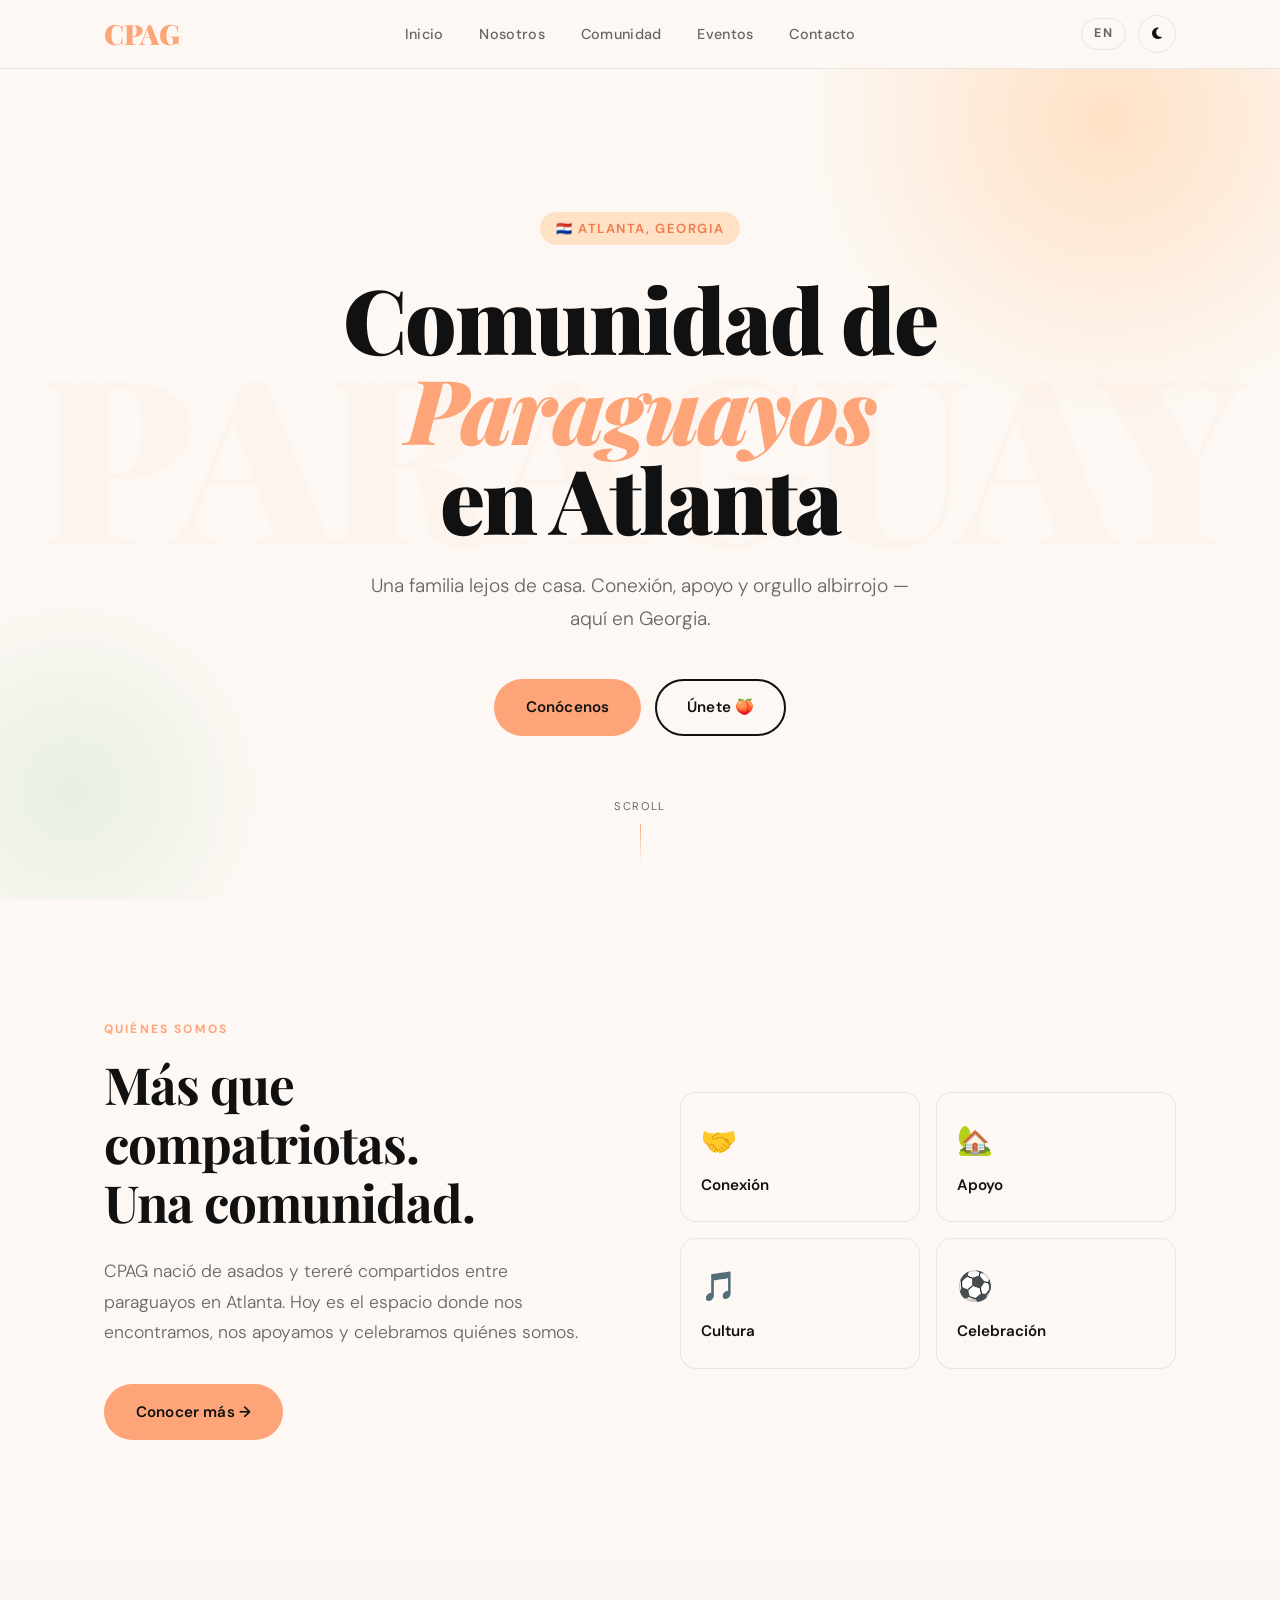
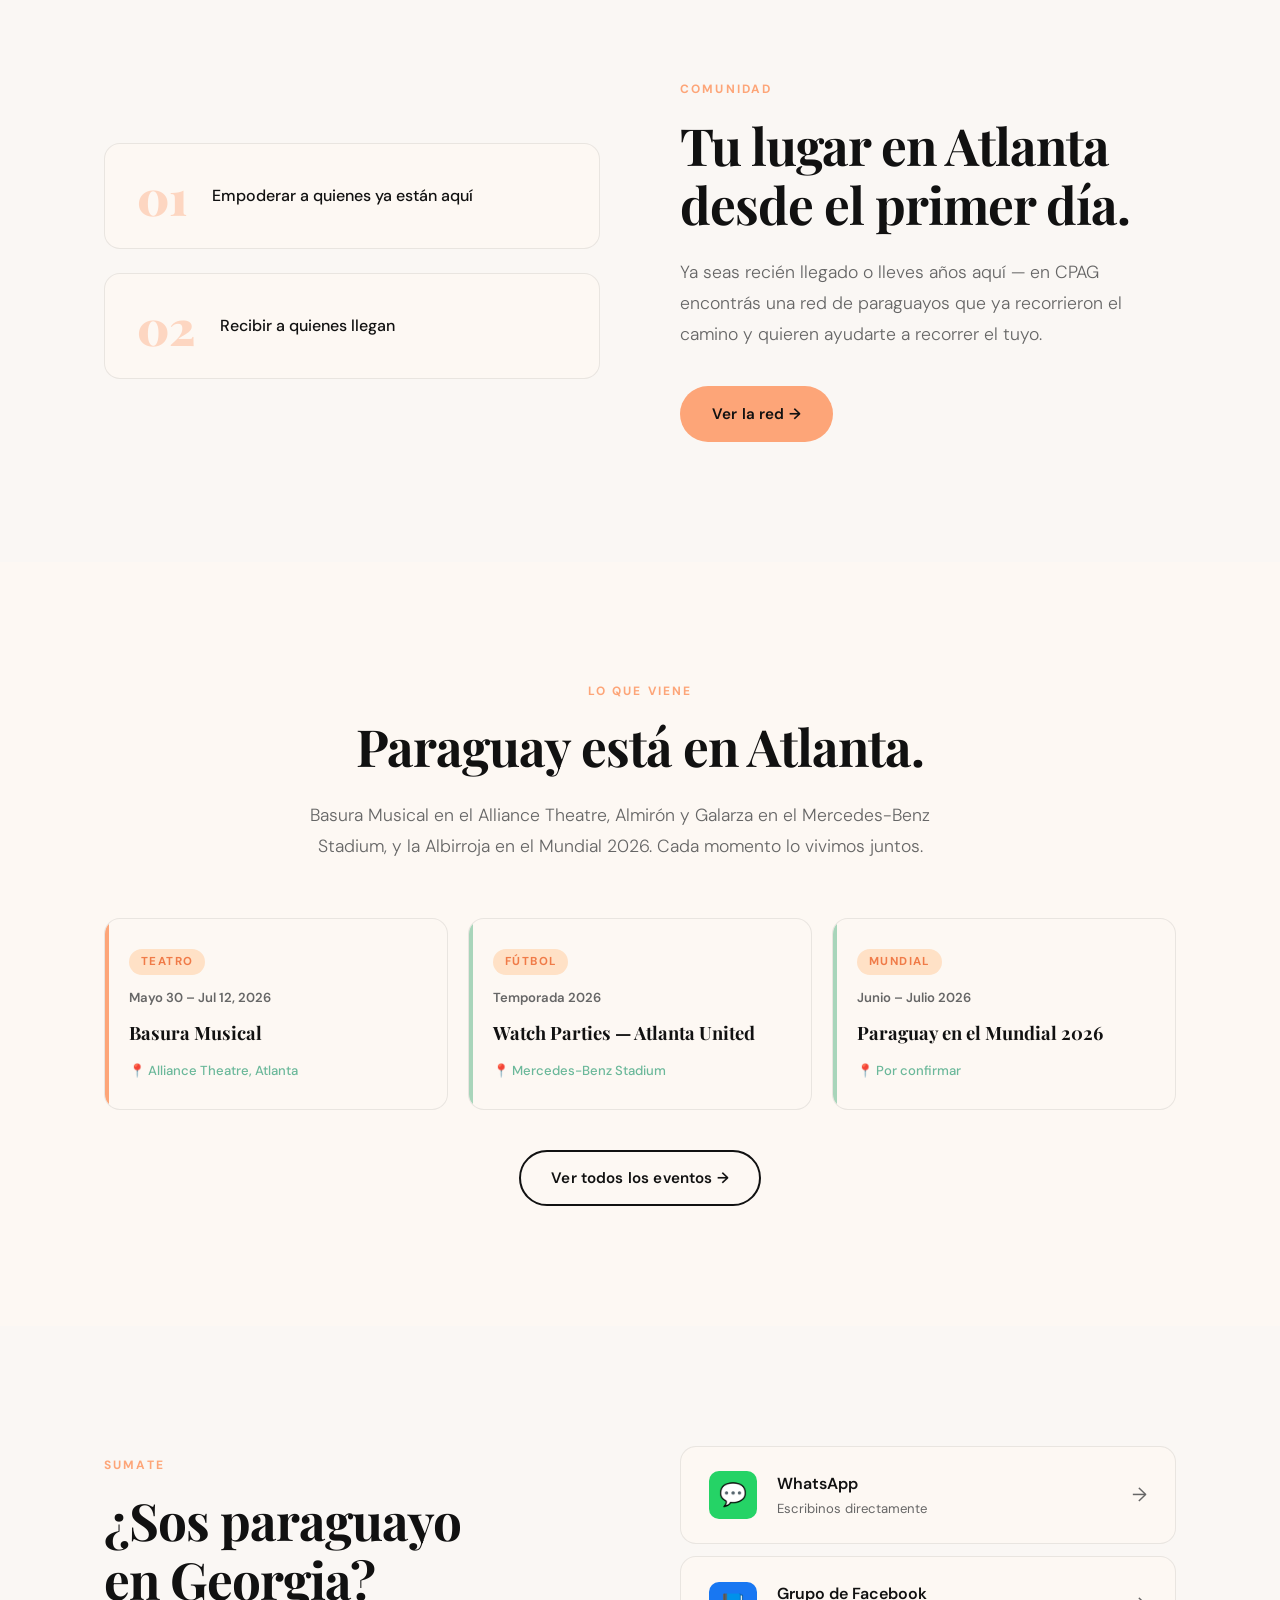
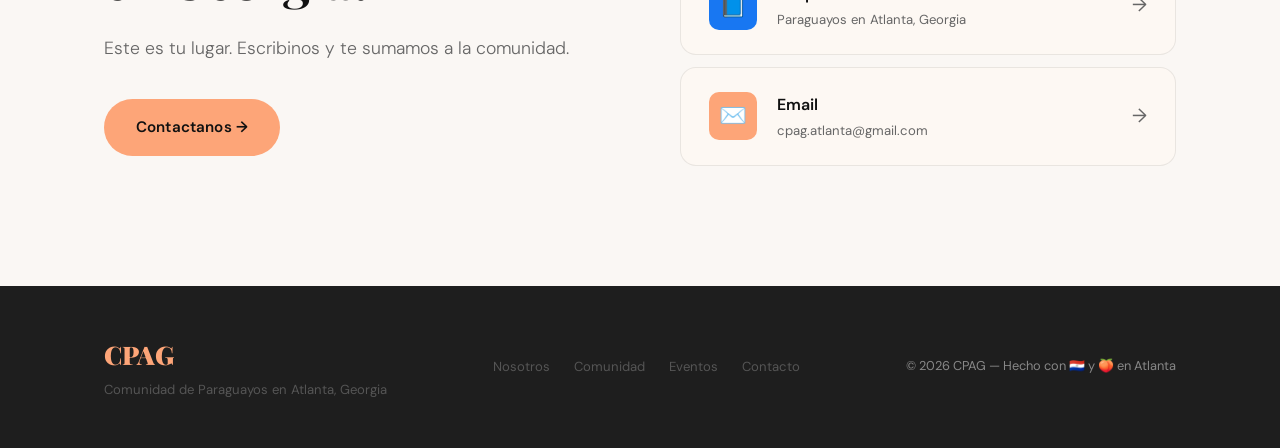
==== index.html @ 31353551 "CPAG multipage site — initial commit" ====
<!DOCTYPE html>
<html lang="es" data-theme="light">
<head>
  <meta charset="UTF-8" />
  <meta name="viewport" content="width=device-width, initial-scale=1.0" />
  <title>CPAG — Comunidad de Paraguayos en Atlanta, Georgia</title>
  <link rel="preconnect" href="https://fonts.googleapis.com" />
  <link rel="preconnect" href="https://fonts.gstatic.com" crossorigin />
  <link href="https://fonts.googleapis.com/css2?family=Playfair+Display:ital,wght@0,700;0,900;1,700&family=DM+Sans:wght@300;400;500;600&display=swap" rel="stylesheet" />
  <link rel="stylesheet" href="styles/styles.css" />
  <link rel="stylesheet" href="https://cdnjs.cloudflare.com/ajax/libs/font-awesome/6.5.0/css/all.min.css" />
</head>
<body>

  <!-- ═══ NAVBAR ═══ -->
  <nav class="navbar" id="navbar">
    <div class="nav-inner">
      <a href="index.html" class="nav-logo">CPAG</a>
      <ul class="nav-links" id="navLinks">
        <li><a href="index.html">Inicio</a></li>
        <li><a href="aboutes.html">Nosotros</a></li>
        <li><a href="communityes.html">Comunidad</a></li>
        <li><a href="eventses.html">Eventos</a></li>
        <li><a href="contact.html">Contacto</a></li>
      </ul>
      <div class="nav-actions">
        <a href="index-en.html" class="lang-toggle" aria-label="Switch to English">EN</a>
        <button id="themeBtn" class="theme-toggle-btn" aria-label="Toggle dark mode">
          <i class="theme-icon fas fa-moon"></i>
        </button>
        <button class="burger" id="burger" aria-label="Menu">
          <span></span><span></span><span></span>
        </button>
      </div>
    </div>
    <!-- Mobile menu -->
    <div class="mobile-menu" id="mobileMenu">
      <a href="index.html" class="mobile-link">Inicio</a>
      <a href="aboutes.html" class="mobile-link">Nosotros</a>
      <a href="communityes.html" class="mobile-link">Comunidad</a>
      <a href="eventses.html" class="mobile-link">Eventos</a>
      <a href="contact.html" class="mobile-link">Contacto</a>
      <a href="index-en.html" class="mobile-link lang-mobile">🌐 English</a>
    </div>
  </nav>

  <!-- ═══ HERO ═══ -->
  <section id="home" class="hero">
    <div class="hero-bg-text">PARAGUAY</div>
    <div class="hero-content">
      <div class="hero-badge">🇵🇾 Atlanta, Georgia</div>
      <h1 class="hero-title">
        Comunidad de<br />
        <em>Paraguayos</em><br />
        en Atlanta
      </h1>
      <p class="hero-sub">
        Una familia lejos de casa. Conexión, apoyo y orgullo albirrojo — aquí en Georgia.
      </p>
      <div class="hero-actions">
        <a href="nosotros.html" class="btn btn-primary">Conócenos</a>
        <a href="contacto.html" class="btn btn-outline">Únete 🍑</a>
      </div>
    </div>
    <div class="hero-scroll-hint">
      <span>Scroll</span>
      <div class="scroll-line"></div>
    </div>
  </section>

  <!-- ═══ TEASER — NOSOTROS ═══ -->
  <section class="section teaser-section" id="teaser-nosotros">
    <div class="container teaser-grid">
      <div class="teaser-text" data-anim>
        <div class="section-label">Quiénes Somos</div>
        <h2 class="section-title">Más que compatriotas.<br />Una comunidad.</h2>
        <p class="section-lead">
          CPAG nació de asados y tereré compartidos entre paraguayos en Atlanta.
          Hoy es el espacio donde nos encontramos, nos apoyamos y celebramos quiénes somos.
        </p>
        <a href="nosotros.html" class="btn btn-primary">Conocer más →</a>
      </div>
      <div class="teaser-pillars" data-anim>
        <div class="teaser-pillar">
          <span class="teaser-pillar-icon">🤝</span>
          <span>Conexión</span>
        </div>
        <div class="teaser-pillar">
          <span class="teaser-pillar-icon">🏡</span>
          <span>Apoyo</span>
        </div>
        <div class="teaser-pillar">
          <span class="teaser-pillar-icon">🎵</span>
          <span>Cultura</span>
        </div>
        <div class="teaser-pillar">
          <span class="teaser-pillar-icon">⚽</span>
          <span>Celebración</span>
        </div>
      </div>
    </div>
  </section>

  <!-- ═══ TEASER — COMUNIDAD ═══ -->
  <section class="section teaser-section teaser-alt" id="teaser-comunidad">
    <div class="container teaser-grid teaser-grid-reverse">
      <div class="teaser-text" data-anim>
        <div class="section-label">Comunidad</div>
        <h2 class="section-title">Tu lugar en Atlanta<br />desde el primer día.</h2>
        <p class="section-lead">
          Ya seas recién llegado o lleves años aquí — en CPAG encontrás una red de
          paraguayos que ya recorrieron el camino y quieren ayudarte a recorrer el tuyo.
        </p>
        <a href="comunidad.html" class="btn btn-primary">Ver la red →</a>
      </div>
      <div class="teaser-numbers" data-anim>
        <div class="teaser-number-item">
          <span class="teaser-big-num">01</span>
          <span class="teaser-num-label">Empoderar a quienes ya están aquí</span>
        </div>
        <div class="teaser-number-item">
          <span class="teaser-big-num">02</span>
          <span class="teaser-num-label">Recibir a quienes llegan</span>
        </div>
      </div>
    </div>
  </section>

  <!-- ═══ TEASER — EVENTOS ═══ -->
  <section class="section teaser-section" id="teaser-eventos">
    <div class="container">
      <div class="teaser-header" data-anim>
        <div class="section-label">Lo que viene</div>
        <h2 class="section-title">Paraguay está en Atlanta.</h2>
        <p class="section-lead">
          Basura Musical en el Alliance Theatre, Almirón y Galarza en el Mercedes-Benz Stadium,
          y la Albirroja en el Mundial 2026. Cada momento lo vivimos juntos.
        </p>
      </div>
      <div class="teaser-events" data-anim>
        <div class="teaser-event-card featured">
          <div class="event-tag">Teatro</div>
          <div class="event-date">Mayo 30 – Jul 12, 2026</div>
          <h3>Basura Musical</h3>
          <div class="event-venue">📍 Alliance Theatre, Atlanta</div>
        </div>
        <div class="teaser-event-card">
          <div class="event-tag">Fútbol</div>
          <div class="event-date">Temporada 2026</div>
          <h3>Watch Parties — Atlanta United</h3>
          <div class="event-venue">📍 Mercedes-Benz Stadium</div>
        </div>
        <div class="teaser-event-card">
          <div class="event-tag">Mundial</div>
          <div class="event-date">Junio – Julio 2026</div>
          <h3>Paraguay en el Mundial 2026</h3>
          <div class="event-venue">📍 Por confirmar</div>
        </div>
      </div>
      <div class="teaser-cta" data-anim>
        <a href="eventos.html" class="btn btn-outline">Ver todos los eventos →</a>
      </div>
    </div>
  </section>

  <!-- ═══ TEASER — CONTACTO ═══ -->
  <section class="section teaser-section teaser-contact" id="teaser-contacto">
    <div class="container teaser-contact-inner" data-anim>
      <div class="teaser-contact-text">
        <div class="section-label">Sumate</div>
        <h2 class="section-title">¿Sos paraguayo<br />en Georgia?</h2>
        <p class="section-lead">
          Este es tu lugar. Escribinos y te sumamos a la comunidad.
        </p>
        <a href="contacto.html" class="btn btn-primary">Contactanos →</a>
      </div>
      <div class="teaser-contact-cards">
        <a href="https://wa.me/YOURNUMBER" target="_blank" class="contact-card" data-anim>
          <div class="contact-icon" style="background: #25D366;">💬</div>
          <div>
            <h4>WhatsApp</h4>
            <p>Escribinos directamente</p>
          </div>
          <span class="contact-arrow">→</span>
        </a>
        <a href="https://www.facebook.com/groups/paraguayosresidentesenatlantageorgia" target="_blank" class="contact-card" data-anim>
          <div class="contact-icon" style="background: #1877F2;">📘</div>
          <div>
            <h4>Grupo de Facebook</h4>
            <p>Paraguayos en Atlanta, Georgia</p>
          </div>
          <span class="contact-arrow">→</span>
        </a>
        <a href="mailto:cpag.atlanta@gmail.com" class="contact-card" data-anim>
          <div class="contact-icon" style="background: var(--peach);">✉️</div>
          <div>
            <h4>Email</h4>
            <p>cpag.atlanta@gmail.com</p>
          </div>
          <span class="contact-arrow">→</span>
        </a>
      </div>
    </div>
  </section>

  <!-- ═══ FOOTER ═══ -->
  <footer class="footer">
    <div class="container footer-inner">
      <div class="footer-brand">
        <span class="footer-logo">CPAG</span>
        <p>Comunidad de Paraguayos en Atlanta, Georgia</p>
      </div>
      <div class="footer-nav">
        <a href="nosotros.html">Nosotros</a>
        <a href="comunidad.html">Comunidad</a>
        <a href="eventos.html">Eventos</a>
        <a href="contacto.html">Contacto</a>
      </div>
      <div class="footer-copy">
        <p>© 2026 CPAG — Hecho con 🇵🇾 y 🍑 en Atlanta</p>
      </div>
    </div>
  </footer>

  <script src="js/script.js"></script>
</body>
</html>
---- styles/styles.css ----
/* ═══════════════════════════════════════════════
   CPAG — Comunidad de Paraguayos en Atlanta, GA
   styles.css
   ═══════════════════════════════════════════════ */

/* ── Variables ── */
:root {
  --peach-light: #ffe1c6;
  --peach:       #fda578;
  --peach-dark:  #f07b48;
  --green:       #a8d5ba;
  --green-dark:  #6bb89a;
  --black:       #111111;
  --off-black:   #1e1e1e;
  --gray:        #555555;
  --gray-light:  #888888;
  --white:       #fdf8f3;
  --bg:          #fdf8f3;
  --bg-alt:      #faf7f4;
  --surface:     #fdf8f3;
  --text:        #111111;
  --text-muted:  #666666;
  --border:      rgba(0,0,0,0.08);
  --shadow:      0 4px 24px rgba(0,0,0,0.07);
  --shadow-lg:   0 12px 48px rgba(0,0,0,0.12);
  --radius:      16px;
  --radius-sm:   10px;
  --nav-h:       68px;
  --transition:  0.3s cubic-bezier(0.4, 0, 0.2, 1);
}

[data-theme="dark"] {
  --bg:         #0f0f0f;
  --bg-alt:     #161616;
  --surface:    #1a1a1a;
  --text:       #f0ede8;
  --text-muted: #999999;
  --border:     rgba(255,255,255,0.08);
  --shadow:     0 4px 24px rgba(0,0,0,0.3);
  --shadow-lg:  0 12px 48px rgba(0,0,0,0.5);
  --peach-light: #2a1a0f;
}

/* ── Reset ── */
*, *::before, *::after { margin: 0; padding: 0; box-sizing: border-box; }

html {
  scroll-behavior: smooth;
  font-size: 16px;
}

body {
  font-family: 'DM Sans', sans-serif;
  background: var(--bg);
  color: var(--text);
  line-height: 1.6;
  transition: background var(--transition), color var(--transition);
  overflow-x: hidden;
}

img { display: block; max-width: 100%; }

a { text-decoration: none; color: inherit; }

/* ── Container ── */
.container {
  max-width: 1120px;
  margin: 0 auto;
  padding: 0 24px;
}

/* ═══ NAVBAR ═══ */
.navbar {
  position: fixed;
  top: 0; left: 0; right: 0;
  z-index: 1000;
  background: var(--bg);
  border-bottom: 1px solid var(--border);
  transition: all var(--transition);
  backdrop-filter: blur(12px);
  -webkit-backdrop-filter: blur(12px);
}

.navbar.scrolled {
  box-shadow: var(--shadow);
}

.nav-inner {
  max-width: 1120px;
  margin: 0 auto;
  padding: 0 24px;
  height: var(--nav-h);
  display: flex;
  align-items: center;
  justify-content: space-between;
  gap: 32px;
}

.nav-logo {
  font-family: 'Playfair Display', serif;
  font-size: 1.75rem;
  font-weight: 900;
  color: var(--peach);
  letter-spacing: -0.5px;
  flex-shrink: 0;
}

.nav-links {
  display: flex;
  list-style: none;
  gap: 36px;
}

.nav-links a {
  font-size: 0.9rem;
  font-weight: 500;
  letter-spacing: 0.02em;
  color: var(--text-muted);
  transition: color var(--transition);
  position: relative;
}

.nav-links a::after {
  content: '';
  position: absolute;
  bottom: -4px; left: 0;
  width: 0; height: 2px;
  background: var(--peach);
  transition: width var(--transition);
  border-radius: 2px;
}

.nav-links a:hover {
  color: var(--text);
}

.nav-links a:hover::after {
  width: 100%;
}

.nav-actions {
  display: flex;
  align-items: center;
  gap: 12px;
}

.theme-btn {
  width: 40px; height: 40px;
  border-radius: 50%;
  border: 1px solid var(--border);
  background: var(--surface);
  cursor: pointer;
  font-size: 1.1rem;
  display: flex; align-items: center; justify-content: center;
  transition: all var(--transition);
  color: var(--text);
}

.theme-btn:hover {
  border-color: var(--peach);
  transform: rotate(20deg);
}

.burger {
  display: none;
  flex-direction: column;
  gap: 5px;
  width: 40px; height: 40px;
  border: none; background: none;
  cursor: pointer;
  align-items: center;
  justify-content: center;
}

.burger span {
  display: block;
  width: 22px; height: 2px;
  background: var(--text);
  border-radius: 2px;
  transition: all var(--transition);
}

/* Mobile menu */
.mobile-menu {
  display: none;
  flex-direction: column;
  padding: 16px 24px 24px;
  border-top: 1px solid var(--border);
  gap: 4px;
}

.mobile-menu.open {
  display: flex;
}

.mobile-link {
  font-size: 1rem;
  font-weight: 500;
  padding: 12px 0;
  color: var(--text);
  border-bottom: 1px solid var(--border);
  transition: color var(--transition);
}

.mobile-link:last-child { border-bottom: none; }

.mobile-link:hover { color: var(--peach); }

/* ═══ HERO ═══ */
.hero {
  min-height: 100vh;
  display: flex;
  align-items: center;
  justify-content: center;
  text-align: center;
  position: relative;
  overflow: hidden;
  padding: calc(var(--nav-h) + 60px) 24px 80px;
  background: var(--bg);
}

.hero::before {
  content: '';
  position: absolute;
  top: -20%; right: -10%;
  width: 600px; height: 600px;
  background: radial-gradient(circle, var(--peach-light) 0%, transparent 70%);
  border-radius: 50%;
  pointer-events: none;
  transition: background var(--transition);
}

.hero::after {
  content: '';
  position: absolute;
  bottom: -10%; left: -10%;
  width: 400px; height: 400px;
  background: radial-gradient(circle, rgba(168, 213, 186, 0.25) 0%, transparent 70%);
  border-radius: 50%;
  pointer-events: none;
}

.hero-bg-text {
  position: absolute;
  top: 50%; left: 50%;
  transform: translate(-50%, -50%);
  font-family: 'Playfair Display', serif;
  font-size: clamp(80px, 18vw, 240px);
  font-weight: 900;
  color: var(--peach);
  opacity: 0.045;
  white-space: nowrap;
  pointer-events: none;
  letter-spacing: -4px;
  user-select: none;
  transition: color var(--transition);
}

.hero-content {
  position: relative;
  z-index: 2;
  max-width: 820px;
  animation: heroReveal 0.9s cubic-bezier(0.4, 0, 0.2, 1) both;
}

@keyframes heroReveal {
  from { opacity: 0; transform: translateY(32px); }
  to   { opacity: 1; transform: translateY(0); }
}

.hero-badge {
  display: inline-flex;
  align-items: center;
  gap: 6px;
  font-size: 0.82rem;
  font-weight: 600;
  letter-spacing: 0.12em;
  text-transform: uppercase;
  color: var(--peach-dark);
  background: var(--peach-light);
  padding: 6px 16px;
  border-radius: 50px;
  margin-bottom: 28px;
  transition: background var(--transition);
}

.hero-title {
  font-family: 'Playfair Display', serif;
  font-size: clamp(3rem, 7vw, 6.5rem);
  font-weight: 900;
  line-height: 1.0;
  letter-spacing: -2px;
  color: var(--text);
  margin-bottom: 28px;
}

.hero-title em {
  font-style: italic;
  color: var(--peach);
}

.hero-sub {
  font-size: clamp(1rem, 2vw, 1.2rem);
  color: var(--text-muted);
  max-width: 560px;
  margin: 0 auto 44px;
  line-height: 1.7;
  font-weight: 300;
}

.hero-actions {
  display: flex;
  gap: 14px;
  justify-content: center;
  flex-wrap: wrap;
}

/* Buttons */
.btn {
  display: inline-flex;
  align-items: center;
  gap: 8px;
  padding: 14px 30px;
  border-radius: 50px;
  font-size: 0.95rem;
  font-weight: 600;
  font-family: 'DM Sans', sans-serif;
  cursor: pointer;
  transition: all var(--transition);
  border: 2px solid transparent;
  letter-spacing: 0.01em;
}

.btn-primary {
  background: var(--peach);
  color: var(--black);
}

.btn-primary:hover {
  background: var(--peach-dark);
  transform: translateY(-3px);
  box-shadow: 0 8px 24px rgba(253, 165, 120, 0.4);
}

.btn-outline {
  background: transparent;
  border-color: var(--text);
  color: var(--text);
}

.btn-outline:hover {
  background: var(--text);
  color: var(--bg);
  transform: translateY(-3px);
}

/* Scroll hint */
.hero-scroll-hint {
  position: absolute;
  bottom: 36px; left: 50%;
  transform: translateX(-50%);
  display: flex;
  flex-direction: column;
  align-items: center;
  gap: 8px;
  color: var(--text-muted);
  font-size: 0.7rem;
  letter-spacing: 0.15em;
  text-transform: uppercase;
  z-index: 2;
  animation: fadein 2s 1s both;
}

.scroll-line {
  width: 1px;
  height: 40px;
  background: linear-gradient(to bottom, var(--peach), transparent);
  animation: scrollPulse 2s infinite;
}

@keyframes scrollPulse {
  0%, 100% { opacity: 0.3; transform: scaleY(1); }
  50%       { opacity: 1;   transform: scaleY(1.2); }
}

@keyframes fadein {
  from { opacity: 0; } to { opacity: 1; }
}

/* ═══ SECTIONS — Common ═══ */
.section {
  padding: 120px 0;
}

.section-label {
  font-size: 0.75rem;
  font-weight: 700;
  letter-spacing: 0.18em;
  text-transform: uppercase;
  color: var(--peach);
  margin-bottom: 16px;
}

.section-title {
  font-family: 'Playfair Display', serif;
  font-size: clamp(2.2rem, 4vw, 3.4rem);
  font-weight: 700;
  line-height: 1.15;
  letter-spacing: -1px;
  color: var(--text);
  margin-bottom: 24px;
}

.section-lead {
  font-size: 1.1rem;
  color: var(--text-muted);
  max-width: 640px;
  margin-bottom: 64px;
  font-weight: 300;
  line-height: 1.75;
}

/* ═══ ABOUT ═══ */
.about-section {
  background: var(--bg);
}

.about-section .section-lead {
  margin-bottom: 72px;
}

.pillars {
  display: grid;
  grid-template-columns: repeat(4, 1fr);
  gap: 20px;
}

.pillar {
  background: var(--surface);
  border: 1px solid var(--border);
  border-radius: var(--radius);
  padding: 32px 24px;
  transition: all var(--transition);
}

.pillar:hover {
  transform: translateY(-6px);
  box-shadow: var(--shadow-lg);
  border-color: var(--peach);
}

.pillar-icon {
  width: 52px; height: 52px;
  border-radius: var(--radius-sm);
  display: flex; align-items: center; justify-content: center;
  font-size: 1.6rem;
  margin-bottom: 20px;
}

.pillar-icon.peach { background: var(--peach-light); }
.pillar-icon.green { background: rgba(168, 213, 186, 0.25); }

.pillar h3 {
  font-family: 'Playfair Display', serif;
  font-size: 1.2rem;
  font-weight: 700;
  margin-bottom: 10px;
  color: var(--text);
}

.pillar p {
  font-size: 0.9rem;
  color: var(--text-muted);
  line-height: 1.65;
}

/* ═══ EVENTS ═══ */
.events-section {
  background: var(--bg-alt);
}

.events-grid {
  display: grid;
  grid-template-columns: repeat(2, 1fr);
  gap: 20px;
}

.event-card {
  background: var(--surface);
  border: 1px solid var(--border);
  border-radius: var(--radius);
  padding: 32px;
  position: relative;
  overflow: hidden;
  transition: all var(--transition);
}

.event-card::before {
  content: '';
  position: absolute;
  top: 0; left: 0;
  width: 4px; height: 100%;
  background: var(--green);
  border-radius: 4px 0 0 4px;
}

.event-card.featured::before {
  background: var(--peach);
}

.event-card:hover {
  transform: translateY(-4px);
  box-shadow: var(--shadow-lg);
}

.event-tag {
  display: inline-block;
  font-size: 0.72rem;
  font-weight: 700;
  letter-spacing: 0.12em;
  text-transform: uppercase;
  color: var(--peach-dark);
  background: var(--peach-light);
  padding: 4px 12px;
  border-radius: 50px;
  margin-bottom: 12px;
  transition: background var(--transition);
}

.event-date {
  font-size: 0.82rem;
  font-weight: 600;
  color: var(--text-muted);
  margin-bottom: 10px;
}

.event-card h3 {
  font-family: 'Playfair Display', serif;
  font-size: 1.35rem;
  font-weight: 700;
  color: var(--text);
  margin-bottom: 12px;
}

.event-card p {
  font-size: 0.9rem;
  color: var(--text-muted);
  line-height: 1.65;
  margin-bottom: 16px;
}

.event-venue {
  font-size: 0.82rem;
  font-weight: 500;
  color: var(--green-dark);
}

/* ═══ NETWORK ═══ */
.network-section {
  background: var(--bg);
}

.network-grid {
  display: grid;
  grid-template-columns: repeat(3, 1fr);
  gap: 2px;
  border: 1px solid var(--border);
  border-radius: var(--radius);
  overflow: hidden;
}

.network-item {
  padding: 36px 28px;
  background: var(--surface);
  border: 1px solid var(--border);
  transition: all var(--transition);
  position: relative;
  overflow: hidden;
}

.network-item::after {
  content: '';
  position: absolute;
  inset: 0;
  background: linear-gradient(135deg, rgba(253,165,120,0.05), transparent);
  opacity: 0;
  transition: opacity var(--transition);
}

.network-item:hover {
  background: var(--bg-alt);
}

.network-item:hover::after {
  opacity: 1;
}

.network-num {
  font-family: 'Playfair Display', serif;
  font-size: 3rem;
  font-weight: 900;
  color: var(--peach);
  opacity: 0.3;
  line-height: 1;
  margin-bottom: 16px;
  transition: opacity var(--transition);
}

.network-item:hover .network-num {
  opacity: 0.7;
}

.network-item h4 {
  font-weight: 600;
  font-size: 1rem;
  color: var(--text);
  margin-bottom: 8px;
}

.network-item p {
  font-size: 0.875rem;
  color: var(--text-muted);
  line-height: 1.6;
}

/* ═══ CONTACT ═══ */
.contact-section {
  background: var(--bg-alt);
}

.contact-cards {
  display: flex;
  flex-direction: column;
  gap: 12px;
  max-width: 560px;
}

.contact-card {
  display: flex;
  align-items: center;
  gap: 20px;
  padding: 24px 28px;
  background: var(--surface);
  border: 1px solid var(--border);
  border-radius: var(--radius);
  transition: all var(--transition);
  cursor: pointer;
}

.contact-card:hover {
  transform: translateX(6px);
  border-color: var(--peach);
  box-shadow: var(--shadow);
}

.contact-icon {
  width: 48px; height: 48px;
  border-radius: var(--radius-sm);
  display: flex; align-items: center; justify-content: center;
  font-size: 1.4rem;
  flex-shrink: 0;
}

.contact-card h4 {
  font-weight: 600;
  font-size: 1rem;
  color: var(--text);
  margin-bottom: 2px;
}

.contact-card p {
  font-size: 0.82rem;
  color: var(--text-muted);
}

.contact-arrow {
  margin-left: auto;
  font-size: 1.2rem;
  color: var(--text-muted);
  transition: all var(--transition);
}

.contact-card:hover .contact-arrow {
  color: var(--peach);
  transform: translateX(4px);
}

/* ═══ FOOTER ═══ */
.footer {
  background: var(--off-black);
  color: #888;
  padding: 48px 0;
}

[data-theme="dark"] .footer {
  background: #0a0a0a;
}

.footer-inner {
  display: flex;
  justify-content: space-between;
  align-items: center;
  flex-wrap: wrap;
  gap: 20px;
}

.footer-logo {
  font-family: 'Playfair Display', serif;
  font-size: 1.6rem;
  font-weight: 900;
  color: var(--peach);
  display: block;
  margin-bottom: 4px;
}

.footer-brand p {
  font-size: 0.82rem;
  color: #555;
}

.footer-copy p {
  font-size: 0.8rem;
}

/* ═══ ANIMATIONS ═══ */
[data-anim] {
  opacity: 0;
  transform: translateY(24px);
  transition: opacity 0.6s ease, transform 0.6s ease;
}

[data-anim].visible {
  opacity: 1;
  transform: translateY(0);
}

/* stagger siblings */
[data-anim]:nth-child(2) { transition-delay: 0.1s; }
[data-anim]:nth-child(3) { transition-delay: 0.2s; }
[data-anim]:nth-child(4) { transition-delay: 0.3s; }
[data-anim]:nth-child(5) { transition-delay: 0.4s; }
[data-anim]:nth-child(6) { transition-delay: 0.5s; }

/* ═══ RESPONSIVE ═══ */
@media (max-width: 900px) {
  .pillars {
    grid-template-columns: repeat(2, 1fr);
  }

  .network-grid {
    grid-template-columns: repeat(2, 1fr);
  }
}

@media (max-width: 768px) {
  .nav-links { display: none; }

  .burger {
    display: flex;
  }

  .events-grid {
    grid-template-columns: 1fr;
  }

  .section { padding: 80px 0; }

  .hero-title { letter-spacing: -1px; }
}

@media (max-width: 600px) {
  .pillars {
    grid-template-columns: 1fr;
  }

  .network-grid {
    grid-template-columns: 1fr;
  }

  .footer-inner {
    flex-direction: column;
    text-align: center;
  }
}

.theme-toggle-btn {
  background: transparent;
  border: 1.5px solid var(--border);
  border-radius: 50%;
  width: 38px;
  height: 38px;
  display: flex;
  align-items: center;
  justify-content: center;
  cursor: pointer;
  color: var(--text);
  transition: var(--transition);
}

.theme-toggle-btn:hover {
  border-color: var(--peach);
  color: var(--peach);
}

/* ═══════════════════════════════════════════════
   CPAG — styles.css additions
   Add these to the bottom of your existing styles.css
   ═══════════════════════════════════════════════ */

/* ── Language Toggle ── */
.lang-toggle {
  font-size: 0.78rem;
  font-weight: 700;
  letter-spacing: 0.1em;
  color: var(--text-muted);
  border: 1.5px solid var(--border);
  border-radius: 50px;
  padding: 5px 12px;
  transition: all var(--transition);
  cursor: pointer;
}

.lang-toggle:hover {
  border-color: var(--peach);
  color: var(--peach);
}

.lang-mobile {
  color: var(--peach) !important;
}

/* ── Footer Nav ── */
.footer-nav {
  display: flex;
  gap: 24px;
  flex-wrap: wrap;
}

.footer-nav a {
  font-size: 0.82rem;
  color: #555;
  transition: color var(--transition);
}

.footer-nav a:hover {
  color: var(--peach);
}

/* ── Teaser Sections — Common ── */
.teaser-section {
  background: var(--bg);
}

.teaser-alt {
  background: var(--bg-alt);
}

/* ── Teaser Grid — Two Column ── */
.teaser-grid {
  display: grid;
  grid-template-columns: 1fr 1fr;
  gap: 80px;
  align-items: center;
}

.teaser-grid-reverse .teaser-text {
  order: 2;
}

.teaser-grid-reverse .teaser-numbers {
  order: 1;
}

.teaser-text .section-lead {
  margin-bottom: 36px;
}

/* ── Teaser Pillars ── */
.teaser-pillars {
  display: grid;
  grid-template-columns: 1fr 1fr;
  gap: 16px;
}

.teaser-pillar {
  display: flex;
  flex-direction: column;
  align-items: flex-start;
  gap: 10px;
  background: var(--surface);
  border: 1px solid var(--border);
  border-radius: var(--radius);
  padding: 24px 20px;
  transition: all var(--transition);
}

.teaser-pillar:hover {
  border-color: var(--peach);
  transform: translateY(-4px);
  box-shadow: var(--shadow);
}

.teaser-pillar-icon {
  font-size: 1.8rem;
}

.teaser-pillar span:last-child {
  font-weight: 600;
  font-size: 0.95rem;
  color: var(--text);
}

/* ── Teaser Numbers ── */
.teaser-numbers {
  display: flex;
  flex-direction: column;
  gap: 24px;
}

.teaser-number-item {
  display: flex;
  align-items: center;
  gap: 24px;
  padding: 28px 32px;
  background: var(--surface);
  border: 1px solid var(--border);
  border-radius: var(--radius);
  transition: all var(--transition);
}

.teaser-number-item:hover {
  border-color: var(--peach);
  box-shadow: var(--shadow);
}

.teaser-big-num {
  font-family: 'Playfair Display', serif;
  font-size: 3rem;
  font-weight: 900;
  color: var(--peach);
  opacity: 0.4;
  line-height: 1;
  flex-shrink: 0;
  transition: opacity var(--transition);
}

.teaser-number-item:hover .teaser-big-num {
  opacity: 0.9;
}

.teaser-num-label {
  font-size: 1rem;
  font-weight: 500;
  color: var(--text);
  line-height: 1.4;
}

/* ── Teaser Events ── */
.teaser-header {
  text-align: center;
  max-width: 680px;
  margin: 0 auto 56px;
}

.teaser-header .section-lead {
  margin-bottom: 0;
}

.teaser-events {
  display: grid;
  grid-template-columns: repeat(3, 1fr);
  gap: 20px;
  margin-bottom: 40px;
}

.teaser-event-card {
  background: var(--surface);
  border: 1px solid var(--border);
  border-radius: var(--radius);
  padding: 28px 24px;
  position: relative;
  overflow: hidden;
  transition: all var(--transition);
}

.teaser-event-card::before {
  content: '';
  position: absolute;
  top: 0; left: 0;
  width: 4px; height: 100%;
  background: var(--green);
  border-radius: 4px 0 0 4px;
}

.teaser-event-card.featured::before {
  background: var(--peach);
}

.teaser-event-card:hover {
  transform: translateY(-4px);
  box-shadow: var(--shadow-lg);
}

.teaser-event-card h3 {
  font-family: 'Playfair Display', serif;
  font-size: 1.15rem;
  font-weight: 700;
  color: var(--text);
  margin: 10px 0 12px;
}

.teaser-cta {
  text-align: center;
}

/* ── Teaser Contact ── */
.teaser-contact {
  background: var(--bg-alt);
}

.teaser-contact-inner {
  display: grid;
  grid-template-columns: 1fr 1fr;
  gap: 80px;
  align-items: center;
}

.teaser-contact-text .section-lead {
  margin-bottom: 36px;
}

.teaser-contact-cards {
  display: flex;
  flex-direction: column;
  gap: 12px;
}

/* ── Nav active state for multipage ── */
.nav-links a.active {
  color: var(--text);
}

.nav-links a.active::after {
  width: 100%;
}

/* ── Responsive ── */
@media (max-width: 900px) {
  .teaser-grid,
  .teaser-contact-inner {
    grid-template-columns: 1fr;
    gap: 48px;
  }

  .teaser-grid-reverse .teaser-text {
    order: 1;
  }

  .teaser-grid-reverse .teaser-numbers {
    order: 2;
  }

  .teaser-events {
    grid-template-columns: 1fr;
  }

  .footer-nav {
    display: none;
  }
}

@media (max-width: 600px) {
  .teaser-pillars {
    grid-template-columns: 1fr 1fr;
  }

  .teaser-contact-inner {
    grid-template-columns: 1fr;
  }
}

/* ═══════════════════════════════════════════════
   CPAG — Nosotros page styles
   Add these to the bottom of styles/styles.css
   ═══════════════════════════════════════════════ */

/* ── Page Header (all inner pages) ── */
.page-header {
  padding: calc(var(--nav-h) + 80px) 0 80px;
  background: var(--bg);
  border-bottom: 1px solid var(--border);
  text-align: center;
}

.page-header-inner {
  max-width: 720px;
  margin: 0 auto;
}

.page-title {
  font-family: 'Playfair Display', serif;
  font-size: clamp(3rem, 6vw, 5rem);
  font-weight: 900;
  line-height: 1.05;
  letter-spacing: -2px;
  color: var(--text);
  margin: 20px 0 24px;
}

.page-subtitle {
  font-size: clamp(1rem, 2vw, 1.15rem);
  color: var(--text-muted);
  line-height: 1.7;
  font-weight: 300;
  max-width: 560px;
  margin: 0 auto;
}

/* ── About Body ── */
.about-block {
  max-width: 720px;
}

.about-body p {
  font-size: 1.05rem;
  color: var(--text-muted);
  line-height: 1.85;
  margin-bottom: 24px;
  font-weight: 300;
}

.about-body p:last-child {
  margin-bottom: 0;
}

.about-body em {
  color: var(--peach-dark);
  font-style: italic;
}

/* ── Vision & Mission ── */
.vm-section {
  background: var(--bg-alt);
}

.vm-grid {
  display: grid;
  grid-template-columns: 1fr 1fr;
  gap: 32px;
  align-items: start;
}

.vm-card {
  background: var(--surface);
  border: 1px solid var(--border);
  border-radius: var(--radius);
  padding: 48px 40px;
  transition: all var(--transition);
}

.vm-card:hover {
  box-shadow: var(--shadow-lg);
}

.vm-icon {
  font-size: 1.6rem;
  color: var(--peach);
  margin-bottom: 16px;
  line-height: 1;
}

.vm-title {
  font-family: 'Playfair Display', serif;
  font-size: 1.6rem;
  font-weight: 700;
  color: var(--text);
  margin: 12px 0 24px;
  line-height: 1.2;
}

.vm-card p {
  font-size: 0.95rem;
  color: var(--text-muted);
  line-height: 1.75;
  margin-bottom: 16px;
  font-weight: 300;
}

.vm-card p:last-child {
  margin-bottom: 0;
}

.vm-closing {
  font-style: italic;
  border-top: 1px solid var(--border);
  padding-top: 16px;
  margin-top: 8px !important;
}

/* ── Mission Items ── */
.mission-items {
  display: flex;
  flex-direction: column;
  gap: 28px;
}

.mission-item {
  display: flex;
  gap: 20px;
  align-items: flex-start;
}

.mission-num {
  font-family: 'Playfair Display', serif;
  font-size: 1.6rem;
  font-weight: 900;
  color: var(--peach);
  opacity: 0.4;
  line-height: 1.1;
  flex-shrink: 0;
  transition: opacity var(--transition);
}

.mission-item:hover .mission-num {
  opacity: 1;
}

.mission-item h4 {
  font-weight: 600;
  font-size: 0.95rem;
  color: var(--text);
  margin-bottom: 6px;
}

.mission-item p {
  font-size: 0.875rem;
  color: var(--text-muted);
  line-height: 1.65;
  margin-bottom: 0 !important;
}

/* ── Pillars — full text version ── */
.pillars-section {
  background: var(--bg);
}

.pillar.pillar-full p {
  font-size: 0.95rem;
  line-height: 1.75;
}

/* ── CTA Section ── */
.cta-section {
  background: var(--bg-alt);
}

.cta-inner {
  text-align: center;
  max-width: 600px;
  margin: 0 auto;
}

.cta-title {
  font-family: 'Playfair Display', serif;
  font-size: clamp(2rem, 4vw, 3rem);
  font-weight: 700;
  color: var(--text);
  margin-bottom: 16px;
  letter-spacing: -1px;
}

.cta-sub {
  font-size: 1.05rem;
  color: var(--text-muted);
  margin-bottom: 40px;
  font-weight: 300;
}

.cta-actions {
  display: flex;
  gap: 14px;
  justify-content: center;
  flex-wrap: wrap;
}

/* ── Responsive ── */
@media (max-width: 900px) {
  .vm-grid {
    grid-template-columns: 1fr;
  }

  .vm-card {
    padding: 36px 28px;
  }
}

@media (max-width: 600px) {
  .page-header {
    padding: calc(var(--nav-h) + 48px) 0 56px;
    text-align: left;
  }

  .page-header-inner {
    text-align: left;
  }

  .page-subtitle {
    margin: 0;
  }

  .cta-inner {
    text-align: left;
  }

  .cta-actions {
    justify-content: flex-start;
  }
}

/* ═══════════════════════════════════════════════
   CPAG — Community page styles
   Add these to the bottom of styles/styles.css
   ═══════════════════════════════════════════════ */

/* ── Community Intro ── */
.community-intro {
  background: var(--bg);
}

.community-intro-grid {
  display: grid;
  grid-template-columns: 1fr 1fr;
  gap: 80px;
  align-items: center;
}

.community-body {
  font-size: 1rem;
  color: var(--text-muted);
  line-height: 1.8;
  margin-bottom: 20px;
  font-weight: 300;
}

.community-body:last-child {
  margin-bottom: 0;
}

/* ── Stat Cards ── */
.community-intro-stat {
  display: grid;
  grid-template-columns: 1fr 1fr;
  gap: 16px;
}

.stat-card {
  background: var(--surface);
  border: 1px solid var(--border);
  border-radius: var(--radius);
  padding: 32px 24px;
  display: flex;
  flex-direction: column;
  align-items: center;
  justify-content: center;
  text-align: center;
  gap: 10px;
  transition: all var(--transition);
}

.stat-card:hover {
  border-color: var(--peach);
  transform: translateY(-4px);
  box-shadow: var(--shadow);
}

.stat-card-full {
  grid-column: 1 / -1;
}

.stat-num {
  font-family: 'Playfair Display', serif;
  font-size: 2.4rem;
  font-weight: 900;
  color: var(--peach);
  line-height: 1;
}

.stat-label {
  font-size: 0.82rem;
  font-weight: 500;
  color: var(--text-muted);
  letter-spacing: 0.05em;
}

/* ── Connections Section ── */
.connections-section {
  background: var(--bg-alt);
}

.connections-grid {
  display: grid;
  grid-template-columns: 1fr 1fr;
  gap: 20px;
}

.connection-card {
  background: var(--surface);
  border: 1px solid var(--border);
  border-radius: var(--radius);
  padding: 36px 32px;
  display: flex;
  gap: 24px;
  align-items: flex-start;
  transition: all var(--transition);
}

.connection-card:hover {
  transform: translateY(-4px);
  box-shadow: var(--shadow-lg);
  border-color: var(--peach);
}

.connection-card-wide {
  grid-column: 1 / -1;
}

.connection-flag {
  font-size: 2rem;
  flex-shrink: 0;
  line-height: 1;
  margin-top: 4px;
}

.connection-content h3 {
  font-family: 'Playfair Display', serif;
  font-size: 1.4rem;
  font-weight: 700;
  color: var(--text);
  margin: 10px 0 12px;
}

.connection-content p {
  font-size: 0.92rem;
  color: var(--text-muted);
  line-height: 1.7;
  font-weight: 300;
}

/* ── Responsive ── */
@media (max-width: 900px) {
  .community-intro-grid {
    grid-template-columns: 1fr;
    gap: 48px;
  }

  .connections-grid {
    grid-template-columns: 1fr;
  }

  .connection-card-wide {
    grid-column: 1;
  }
}

@media (max-width: 600px) {
  .community-intro-stat {
    grid-template-columns: 1fr 1fr;
  }

  .connection-card {
    flex-direction: column;
    gap: 16px;
  }
}

/* ═══════════════════════════════════════════════
   CPAG — Community page styles
   Add these to the bottom of styles/styles.css
   ═══════════════════════════════════════════════ */

/* ── Community Intro ── */
.community-intro {
  background: var(--bg);
}

.community-intro-grid {
  display: grid;
  grid-template-columns: 1fr 1fr;
  gap: 80px;
  align-items: center;
}

.community-body {
  font-size: 1rem;
  color: var(--text-muted);
  line-height: 1.8;
  margin-bottom: 20px;
  font-weight: 300;
}

.community-body:last-child {
  margin-bottom: 0;
}

/* ── Stat Cards ── */
.community-intro-stat {
  display: grid;
  grid-template-columns: 1fr 1fr;
  gap: 16px;
}

.stat-card {
  background: var(--surface);
  border: 1px solid var(--border);
  border-radius: var(--radius);
  padding: 32px 24px;
  display: flex;
  flex-direction: column;
  align-items: center;
  justify-content: center;
  text-align: center;
  gap: 10px;
  transition: all var(--transition);
}

.stat-card:hover {
  border-color: var(--peach);
  transform: translateY(-4px);
  box-shadow: var(--shadow);
}

.stat-card-full {
  grid-column: 1 / -1;
}

.stat-num {
  font-family: 'Playfair Display', serif;
  font-size: 2.4rem;
  font-weight: 900;
  color: var(--peach);
  line-height: 1;
}

.stat-label {
  font-size: 0.82rem;
  font-weight: 500;
  color: var(--text-muted);
  letter-spacing: 0.05em;
}

/* ── Connections Section ── */
.connections-section {
  background: var(--bg-alt);
}

.connections-grid {
  display: grid;
  grid-template-columns: 1fr 1fr;
  gap: 20px;
}

.connection-card {
  background: var(--surface);
  border: 1px solid var(--border);
  border-radius: var(--radius);
  padding: 36px 32px;
  display: flex;
  gap: 24px;
  align-items: flex-start;
  transition: all var(--transition);
}

.connection-card:hover {
  transform: translateY(-4px);
  box-shadow: var(--shadow-lg);
  border-color: var(--peach);
}

.connection-card-wide {
  grid-column: 1 / -1;
}

.connection-flag {
  font-size: 2rem;
  flex-shrink: 0;
  line-height: 1;
  margin-top: 4px;
}

.connection-content h3 {
  font-family: 'Playfair Display', serif;
  font-size: 1.4rem;
  font-weight: 700;
  color: var(--text);
  margin: 10px 0 12px;
}

.connection-content p {
  font-size: 0.92rem;
  color: var(--text-muted);
  line-height: 1.7;
  font-weight: 300;
}

/* ── Connection Link ── */
.connection-link {
  display: inline-block;
  margin-top: 14px;
  font-size: 0.82rem;
  font-weight: 600;
  color: var(--peach-dark);
  transition: color var(--transition);
}

.connection-link:hover {
  color: var(--peach);
}

/* ── Responsive ── */
@media (max-width: 900px) {
  .community-intro-grid {
    grid-template-columns: 1fr;
    gap: 48px;
  }

  .connections-grid {
    grid-template-columns: 1fr;
  }

  .connection-card-wide {
    grid-column: 1;
  }
}

@media (max-width: 600px) {
  .community-intro-stat {
    grid-template-columns: 1fr 1fr;
  }

  .connection-card {
    flex-direction: column;
    gap: 16px;
  }
}

/* ═══════════════════════════════════════════════
   CPAG — Events page styles
   Add these to the bottom of styles/styles.css
   ═══════════════════════════════════════════════ */

/* ── Events Page Section ── */
.events-page-section {
  background: var(--bg);
}

/* ── Full Event Card ── */
.event-full {
  border: 1px solid var(--border);
  border-radius: var(--radius);
  background: var(--surface);
  margin-bottom: 24px;
  overflow: hidden;
  transition: all var(--transition);
}

.event-full:last-child {
  margin-bottom: 0;
}

.event-full:hover {
  box-shadow: var(--shadow-lg);
}

.event-full.featured {
  border-color: var(--peach);
  border-width: 1.5px;
}

/* ── Event Header Bar ── */
.event-full-header {
  display: flex;
  align-items: center;
  justify-content: space-between;
  padding: 16px 32px;
  border-bottom: 1px solid var(--border);
  background: var(--bg-alt);
  flex-wrap: wrap;
  gap: 10px;
}

.event-full-meta {
  display: flex;
  align-items: center;
  gap: 10px;
}

.event-full-date {
  font-size: 0.85rem;
  font-weight: 600;
  color: var(--text-muted);
}

/* ── Status Badges ── */
.event-status {
  display: inline-flex;
  align-items: center;
  gap: 5px;
  font-size: 0.72rem;
  font-weight: 700;
  letter-spacing: 0.08em;
  padding: 4px 12px;
  border-radius: 50px;
}

.status-confirmed {
  background: rgba(168, 213, 186, 0.25);
  color: var(--green-dark);
}

.status-season {
  background: rgba(253, 165, 120, 0.15);
  color: var(--peach-dark);
}

.status-tba {
  background: var(--bg-alt);
  color: var(--text-muted);
  border: 1px solid var(--border);
}

/* ── Event Body ── */
.event-full-body {
  display: grid;
  grid-template-columns: 1fr 320px;
  gap: 0;
}

.event-full-text {
  padding: 36px 32px;
  border-right: 1px solid var(--border);
}

.event-full-title {
  font-family: 'Playfair Display', serif;
  font-size: clamp(1.4rem, 2.5vw, 2rem);
  font-weight: 700;
  color: var(--text);
  margin-bottom: 8px;
  line-height: 1.2;
}

.event-full-venue {
  font-size: 0.85rem;
  font-weight: 500;
  color: var(--green-dark);
  margin-bottom: 20px !important;
}

.event-full-text p {
  font-size: 0.95rem;
  color: var(--text-muted);
  line-height: 1.75;
  margin-bottom: 16px;
  font-weight: 300;
}

.event-full-text p:last-of-type {
  margin-bottom: 28px;
}

.event-full-actions {
  display: flex;
  gap: 12px;
  flex-wrap: wrap;
}

/* ── Event Detail Aside ── */
.event-full-aside {
  padding: 36px 28px;
  background: var(--bg-alt);
}

.event-detail-card {
  display: flex;
  flex-direction: column;
  gap: 0;
}

.event-detail-row {
  display: flex;
  flex-direction: column;
  gap: 4px;
  padding: 14px 0;
  border-bottom: 1px solid var(--border);
  font-size: 0.875rem;
}

.event-detail-row:last-child {
  border-bottom: none;
}

.event-detail-label {
  font-size: 0.72rem;
  font-weight: 700;
  letter-spacing: 0.1em;
  text-transform: uppercase;
  color: var(--peach-dark);
}

.event-detail-row span:last-child {
  color: var(--text);
  line-height: 1.5;
}

/* ── Responsive ── */
@media (max-width: 900px) {
  .event-full-body {
    grid-template-columns: 1fr;
  }

  .event-full-text {
    border-right: none;
    border-bottom: 1px solid var(--border);
    padding: 28px 24px;
  }

  .event-full-aside {
    padding: 24px;
  }

  .event-full-header {
    padding: 14px 24px;
  }
}

@media (max-width: 600px) {
  .event-full-actions {
    flex-direction: column;
  }

  .event-full-actions .btn {
    text-align: center;
    justify-content: center;
  }
}

/* ═══════════════════════════════════════════════
   CPAG — Contact page styles
   Add these to the bottom of styles/styles.css
   ═══════════════════════════════════════════════ */

/* ── Bilingual subtitle on page header ── */
.page-subtitle-en {
  font-size: 0.9rem;
  color: var(--text-muted);
  line-height: 1.6;
  font-weight: 300;
  max-width: 560px;
  margin: 8px auto 0;
  opacity: 0.7;
}

/* ── Inline English labels ── */
.en-inline {
  font-size: 0.85em;
  opacity: 0.6;
  font-weight: 400;
}

/* ── Contact Page Section ── */
.contact-page-section {
  background: var(--bg);
}

/* ── Contact Page Grid ── */
.contact-page-grid {
  display: flex;
  flex-direction: column;
  gap: 16px;
  max-width: 720px;
  margin: 0 auto 48px;
}

/* ── Contact Page Cards ── */
.contact-page-card {
  display: flex;
  align-items: flex-start;
  gap: 28px;
  padding: 32px 36px;
  background: var(--surface);
  border: 1px solid var(--border);
  border-radius: var(--radius);
  transition: all var(--transition);
  cursor: pointer;
}

.contact-page-card:hover {
  transform: translateX(6px);
  border-color: var(--peach);
  box-shadow: var(--shadow);
}

.contact-page-icon {
  width: 56px;
  height: 56px;
  border-radius: var(--radius-sm);
  display: flex;
  align-items: center;
  justify-content: center;
  font-size: 1.5rem;
  color: #ffffff;
  flex-shrink: 0;
}

.contact-page-body h3 {
  font-family: 'Playfair Display', serif;
  font-size: 1.2rem;
  font-weight: 700;
  color: var(--text);
  margin-bottom: 8px;
}

.contact-page-desc {
  font-size: 0.92rem;
  color: var(--text-muted);
  line-height: 1.6;
  margin-bottom: 4px;
  font-weight: 400;
}

.contact-page-desc-en {
  font-size: 0.82rem;
  color: var(--text-muted);
  line-height: 1.5;
  margin-bottom: 14px;
  font-weight: 300;
  opacity: 0.7;
}

.contact-page-action {
  font-size: 0.85rem;
  font-weight: 600;
  color: var(--peach-dark);
  transition: color var(--transition);
}

.contact-page-card:hover .contact-page-action {
  color: var(--peach);
}

/* ── Human Note ── */
.contact-note {
  max-width: 720px;
  margin: 0 auto;
}

.contact-note-inner {
  display: flex;
  gap: 24px;
  align-items: flex-start;
  padding: 32px 36px;
  background: var(--peach-light);
  border-radius: var(--radius);
  border: 1px solid rgba(253, 165, 120, 0.2);
  transition: background var(--transition);
}

.contact-note-icon {
  font-size: 1.8rem;
  flex-shrink: 0;
  margin-top: 2px;
}

.contact-note-inner p {
  font-size: 0.95rem;
  color: var(--text);
  line-height: 1.75;
  font-weight: 400;
  margin-bottom: 0;
}

.contact-note-en {
  font-size: 0.85rem !important;
  color: var(--text-muted) !important;
  margin-top: 10px !important;
  font-weight: 300 !important;
  opacity: 0.8;
}

/* ── Footer bilingual brand ── */
.footer-brand-en {
  font-size: 0.75rem !important;
  color: #444 !important;
  opacity: 0.7;
  margin-top: 2px;
}

/* ── Responsive ── */
@media (max-width: 768px) {
  .contact-page-card {
    padding: 24px;
    gap: 20px;
  }

  .contact-note-inner {
    padding: 24px;
    flex-direction: column;
    gap: 16px;
  }

  .page-subtitle-en {
    margin: 8px 0 0;
  }
}

/* ── Disabled/Coming Soon card ── */
.contact-card-disabled {
  opacity: 0.55;
  cursor: default;
  pointer-events: none;
}

/* ── Disabled/Coming Soon card ── */
.contact-card-disabled {
  opacity: 0.55;
  cursor: default;
  pointer-events: none;
}
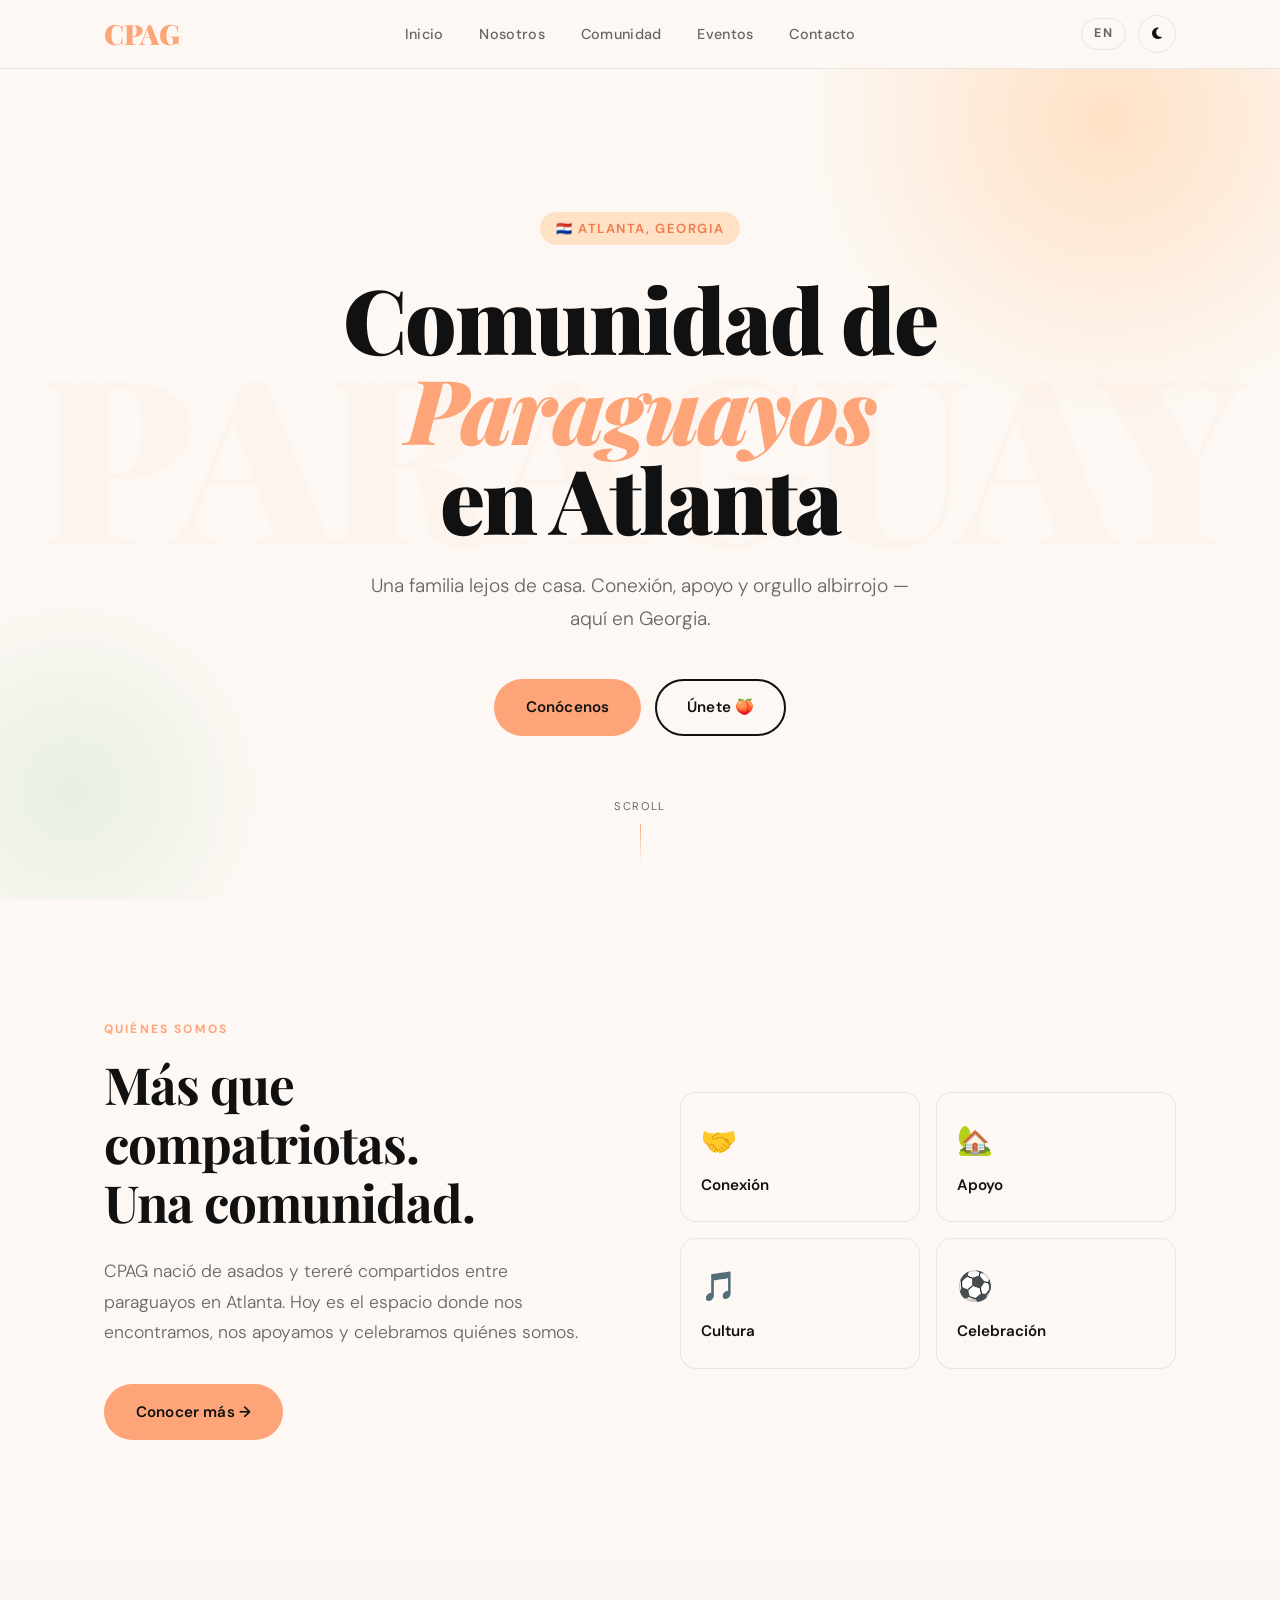
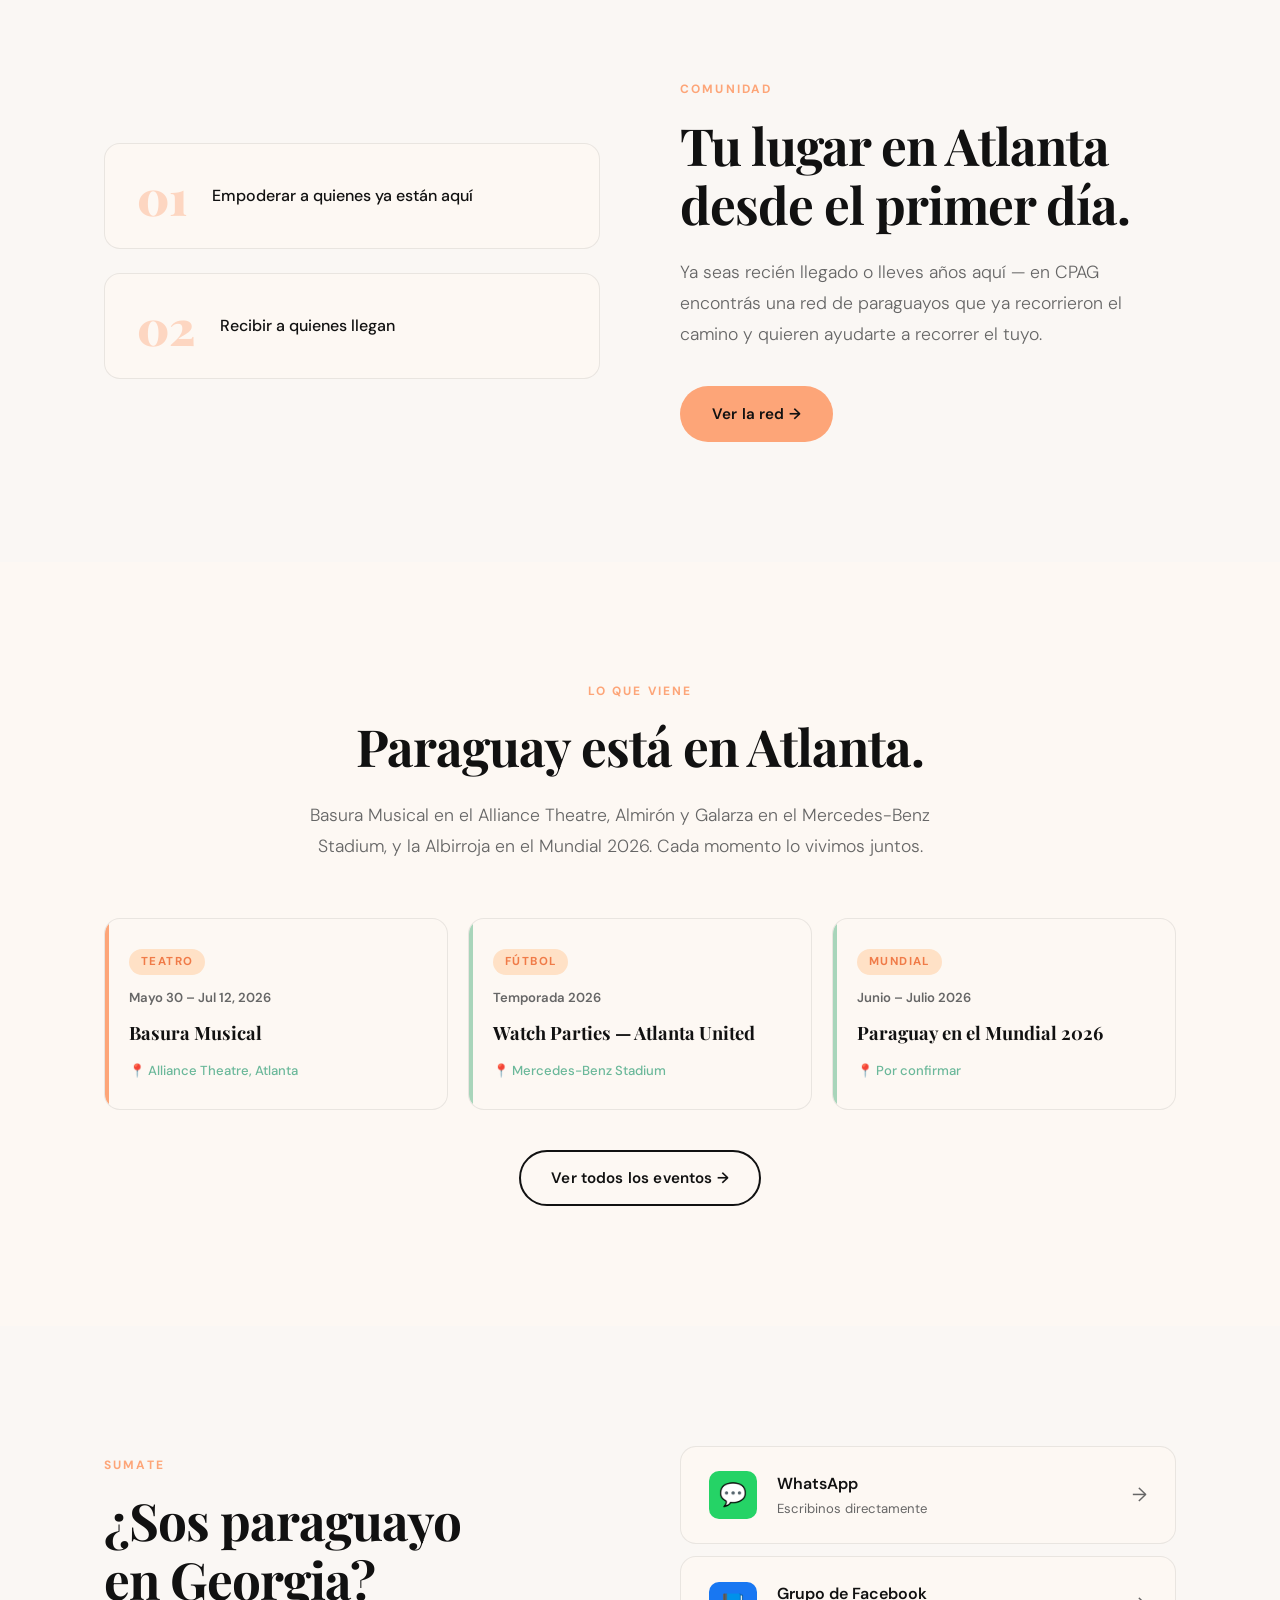
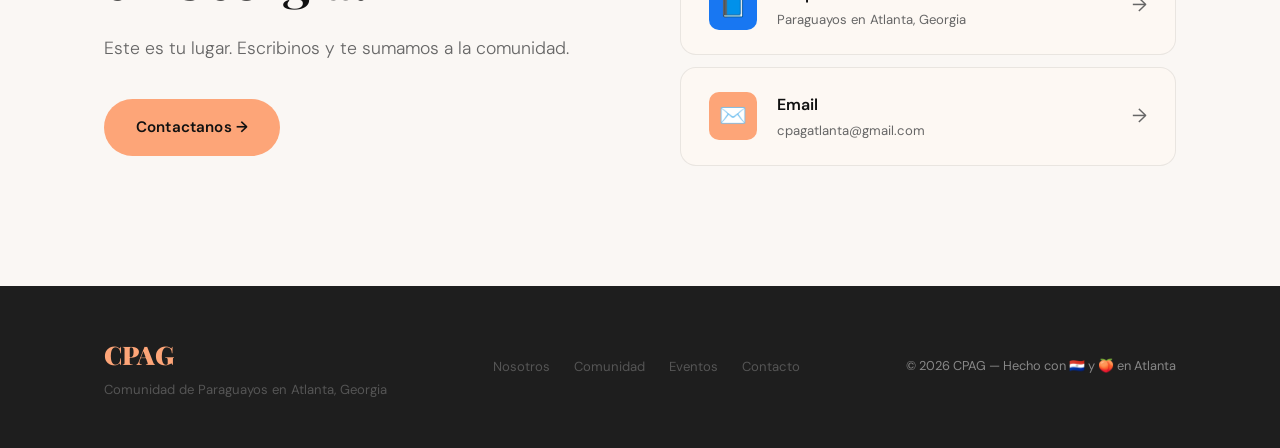
==== commit d66fffc7: "Fixed navbar n footer links" ====
--- a/index.html
+++ b/index.html
@@ -58,8 +58,8 @@
         Una familia lejos de casa. Conexión, apoyo y orgullo albirrojo — aquí en Georgia.
       </p>
       <div class="hero-actions">
-        <a href="nosotros.html" class="btn btn-primary">Conócenos</a>
-        <a href="contacto.html" class="btn btn-outline">Únete 🍑</a>
+        <a href="aboutes.html" class="btn btn-primary">Conócenos</a>
+        <a href="contact.html" class="btn btn-outline">Únete 🍑</a>
       </div>
     </div>
     <div class="hero-scroll-hint">
@@ -78,7 +78,7 @@
           CPAG nació de asados y tereré compartidos entre paraguayos en Atlanta.
           Hoy es el espacio donde nos encontramos, nos apoyamos y celebramos quiénes somos.
         </p>
-        <a href="nosotros.html" class="btn btn-primary">Conocer más →</a>
+        <a href="aboutes.html" class="btn btn-primary">Conocer más →</a>
       </div>
       <div class="teaser-pillars" data-anim>
         <div class="teaser-pillar">
@@ -111,7 +111,7 @@
           Ya seas recién llegado o lleves años aquí — en CPAG encontrás una red de
           paraguayos que ya recorrieron el camino y quieren ayudarte a recorrer el tuyo.
         </p>
-        <a href="comunidad.html" class="btn btn-primary">Ver la red →</a>
+        <a href="communityes.html" class="btn btn-primary">Ver la red →</a>
       </div>
       <div class="teaser-numbers" data-anim>
         <div class="teaser-number-item">
@@ -158,7 +158,7 @@
         </div>
       </div>
       <div class="teaser-cta" data-anim>
-        <a href="eventos.html" class="btn btn-outline">Ver todos los eventos →</a>
+        <a href="eventses.html" class="btn btn-outline">Ver todos los eventos →</a>
       </div>
     </div>
   </section>
@@ -172,7 +172,7 @@
         <p class="section-lead">
           Este es tu lugar. Escribinos y te sumamos a la comunidad.
         </p>
-        <a href="contacto.html" class="btn btn-primary">Contactanos →</a>
+        <a href="contact.html" class="btn btn-primary">Contactanos →</a>
       </div>
       <div class="teaser-contact-cards">
         <a href="https://wa.me/YOURNUMBER" target="_blank" class="contact-card" data-anim>
@@ -195,7 +195,7 @@
           <div class="contact-icon" style="background: var(--peach);">✉️</div>
           <div>
             <h4>Email</h4>
-            <p>cpag.atlanta@gmail.com</p>
+            <p>cpagatlanta@gmail.com</p>
           </div>
           <span class="contact-arrow">→</span>
         </a>
@@ -211,10 +211,10 @@
         <p>Comunidad de Paraguayos en Atlanta, Georgia</p>
       </div>
       <div class="footer-nav">
-        <a href="nosotros.html">Nosotros</a>
-        <a href="comunidad.html">Comunidad</a>
-        <a href="eventos.html">Eventos</a>
-        <a href="contacto.html">Contacto</a>
+        <a href="aboutes.html">Nosotros</a>
+        <a href="communityes.html">Comunidad</a>
+        <a href="eventses.html">Eventos</a>
+        <a href="contact.html">Contacto</a>
       </div>
       <div class="footer-copy">
         <p>© 2026 CPAG — Hecho con 🇵🇾 y 🍑 en Atlanta</p>
--- a/styles/styles.css
+++ b/styles/styles.css
@@ -2025,4 +2025,43 @@
   opacity: 0.55;
   cursor: default;
   pointer-events: none;
+}
+
+/* ── Doc download link ── */
+.cta-doc {
+  margin-top: 32px;
+  padding-top: 32px;
+  border-top: 1px solid var(--border);
+}
+
+.doc-download {
+  display: inline-flex;
+  align-items: center;
+  gap: 12px;
+  font-size: 0.9rem;
+  font-weight: 500;
+  color: var(--text-muted);
+  transition: color var(--transition);
+}
+
+.doc-download:hover {
+  color: var(--peach-dark);
+}
+
+.doc-download i {
+  font-size: 1.2rem;
+  color: var(--peach);
+}
+
+.doc-download-hint {
+  font-size: 0.78rem;
+  font-weight: 400;
+  color: var(--text-muted);
+  opacity: 0.6;
+}
+
+/* ── Instagram embed ── */
+.connection-instagram {
+  margin-top: 16px;
+  max-width: 480px;
 }
